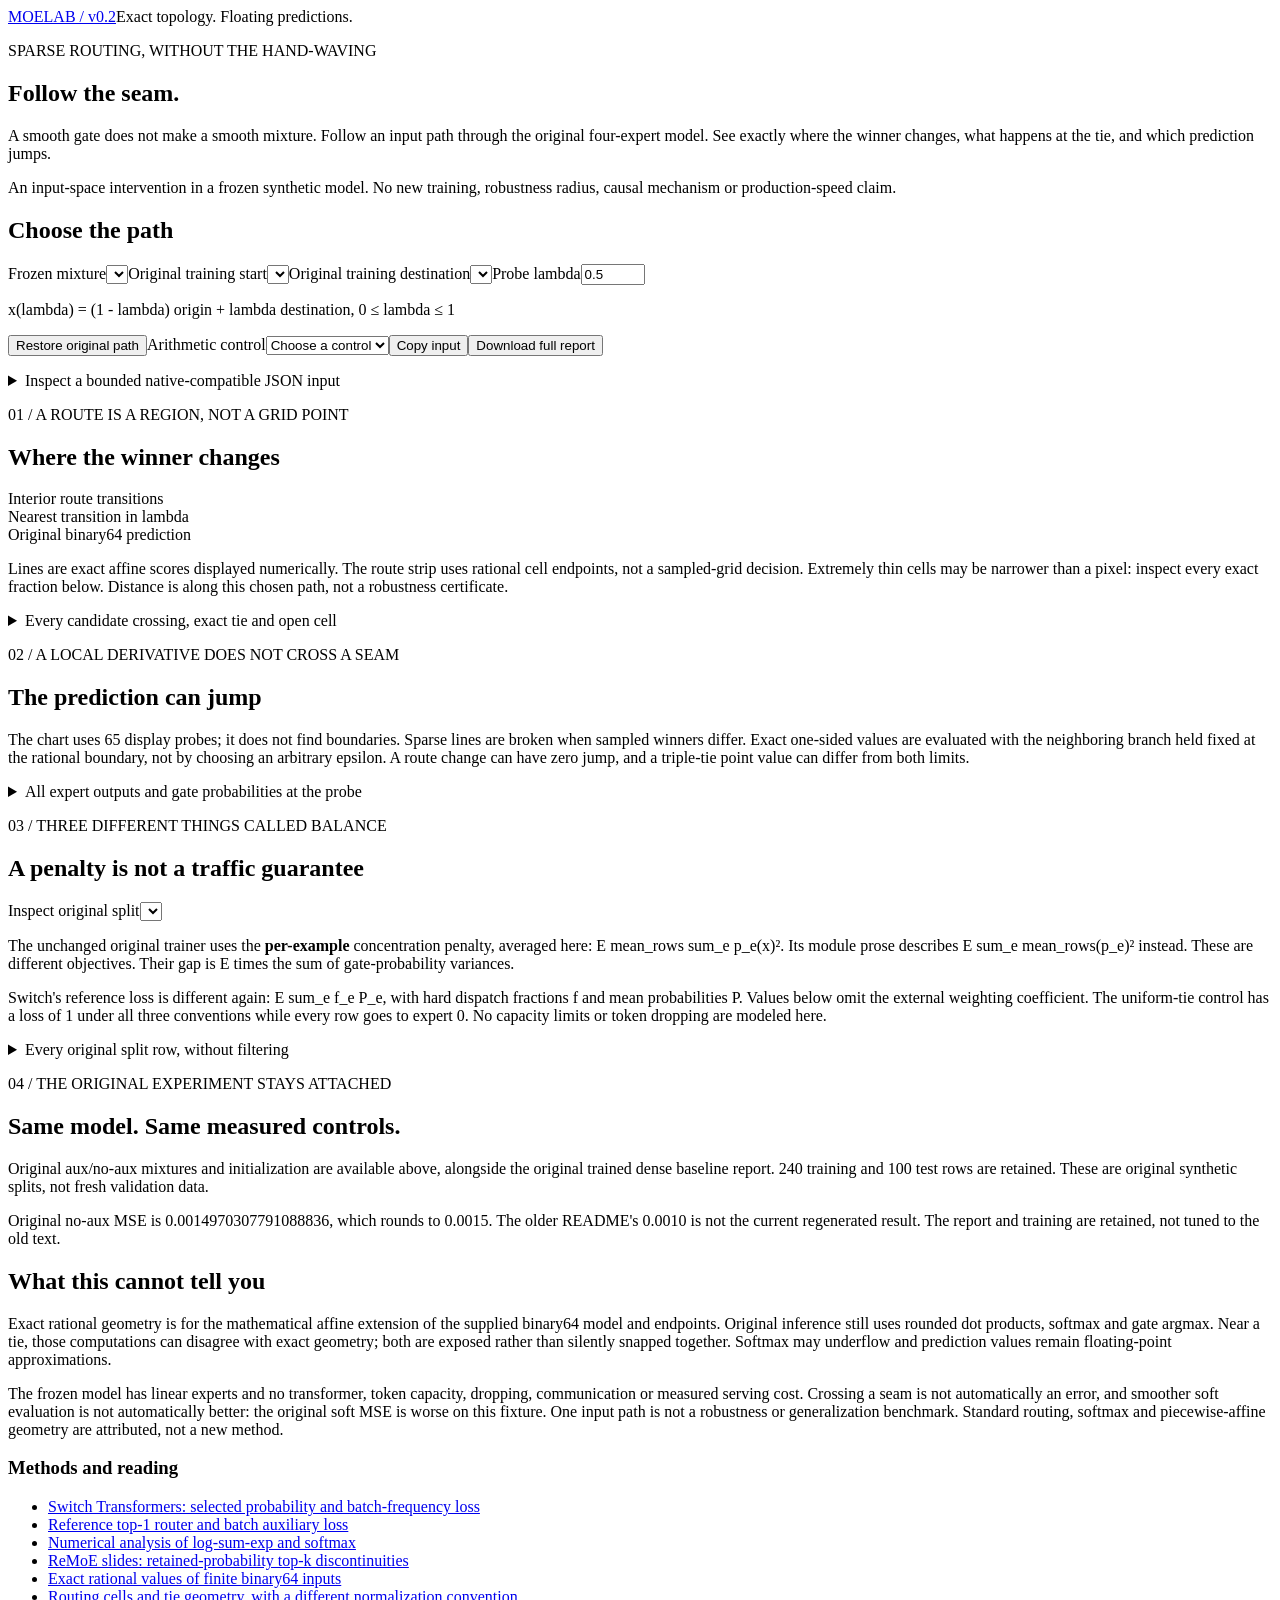
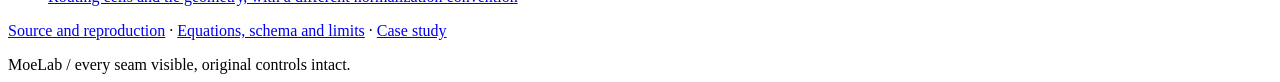
==== docs/index.html @ 8028a8d8 "Create index.html" ====
<!doctype html><html lang="en"><head><meta charset="utf-8"><meta name="viewport" content="width=device-width,initial-scale=1"><title>MoeLab: follow the routing seam</title><meta name="description" content="Exact affine top-1 route cells, point ties and finite prediction jumps, with original sparse and dense experiments retained."><link rel="stylesheet" href="style.css"><script defer src="data.js"></script><script defer src="routes.js"></script><script defer src="app.js"></script></head><body><header><a href="https://github.com/midya8/moelab">MOELAB / v0.2</a><span>Exact topology. Floating predictions.</span></header><main><section class="hero"><p class="eyebrow">SPARSE ROUTING, WITHOUT THE HAND-WAVING</p><h1>Follow the seam.</h1><p class="intro">A smooth gate does not make a smooth mixture. Follow an input path through the original four-expert model. See exactly where the winner changes, what happens at the tie, and which prediction jumps.</p><p class="muted">An input-space intervention in a frozen synthetic model. No new training, robustness radius, causal mechanism or production-speed claim.</p></section>
<section class="panel"><h2>Choose the path</h2><div class="controls"><label>Frozen mixture<select id="model"></select></label><label>Original training start<select id="start"></select></label><label>Original training destination<select id="end"></select></label><label>Probe lambda<input id="probe" type="number" min="0" max="1" step="0.01" value="0.5"></label></div><p id="path-note" class="muted"></p><p class="formula">x(lambda) = (1 - lambda) origin + lambda destination, 0 ≤ lambda ≤ 1</p><div class="buttons"><button id="reset">Restore original path</button><label>Arithmetic control<select id="control"><option value="">Choose a control</option></select></label><button id="copy">Copy input</button><button id="download">Download full report</button></div><p id="status" role="status" aria-live="polite"></p><details><summary>Inspect a bounded native-compatible JSON input</summary><p>1..32 inputs, 2..16 experts, up to four splits and 512 evaluation rows. Nothing is uploaded. Duplicate keys are rejected.</p><textarea id="custom" aria-label="Custom model and path JSON" spellcheck="false"></textarea><button id="apply">Inspect JSON</button></details></section>
<div id="results"><section class="panel"><p class="eyebrow">01 / A ROUTE IS A REGION, NOT A GRID POINT</p><h2>Where the winner changes</h2><div class="facts"><div><span>Interior route transitions</span><strong id="transition-count"></strong></div><div><span>Nearest transition in lambda</span><strong id="nearest"></strong></div><div><span>Original binary64 prediction</span><strong id="prediction"></strong></div></div><p id="probe-note"></p><div id="router-chart" class="chart" role="img" aria-label="Affine router logits and exact winning route cells"></div><div id="legend" class="legend"></div><p class="muted">Lines are exact affine scores displayed numerically. The route strip uses rational cell endpoints, not a sampled-grid decision. Extremely thin cells may be narrower than a pixel: inspect every exact fraction below. Distance is along this chosen path, not a robustness certificate.</p><details><summary>Every candidate crossing, exact tie and open cell</summary><p>Nonwinning crossings remain in this audit. Parallel identical lines remain co-maximal throughout a cell. Point ties choose the lowest expert index.</p><div id="point-table"></div><div id="cell-table"></div><div id="parallel-table"></div></details></section>
<section class="panel"><p class="eyebrow">02 / A LOCAL DERIVATIVE DOES NOT CROSS A SEAM</p><h2>The prediction can jump</h2><div id="output-chart" class="chart" role="img" aria-label="Sparse and soft predictions at 65 display probes; sparse lines break at route changes"></div><p id="derivative-note"></p><p class="muted">The chart uses 65 display probes; it does not find boundaries. Sparse lines are broken when sampled winners differ. Exact one-sided values are evaluated with the neighboring branch held fixed at the rational boundary, not by choosing an arbitrary epsilon. A route change can have zero jump, and a triple-tie point value can differ from both limits.</p><div id="boundary-table"></div><details><summary>All expert outputs and gate probabilities at the probe</summary><div id="probe-table"></div><p id="rounding-note"></p></details></section>
<section class="panel"><p class="eyebrow">03 / THREE DIFFERENT THINGS CALLED BALANCE</p><h2>A penalty is not a traffic guarantee</h2><label class="split-label">Inspect original split<select id="split"></select></label><div id="balance-facts" class="facts"></div><div id="share-table"></div><p>The unchanged original trainer uses the <strong>per-example</strong> concentration penalty, averaged here: E mean_rows sum_e p_e(x)². Its module prose describes E sum_e mean_rows(p_e)² instead. These are different objectives. Their gap is E times the sum of gate-probability variances.</p><p>Switch's reference loss is different again: E sum_e f_e P_e, with hard dispatch fractions f and mean probabilities P. Values below omit the external weighting coefficient. The uniform-tie control has a loss of 1 under all three conventions while every row goes to expert 0. No capacity limits or token dropping are modeled here.</p><details><summary>Every original split row, without filtering</summary><p>Targets only enter descriptive MSE. They never change route geometry or the frozen model.</p><div id="evaluation-table"></div></details></section>
<section class="panel original"><p class="eyebrow">04 / THE ORIGINAL EXPERIMENT STAYS ATTACHED</p><h2>Same model. Same measured controls.</h2><p>Original aux/no-aux mixtures and initialization are available above, alongside the original trained dense baseline report. 240 training and 100 test rows are retained. These are original synthetic splits, not fresh validation data.</p><div id="original-table"></div><p>Original no-aux MSE is 0.0014970307791088836, which rounds to 0.0015. The older README's 0.0010 is not the current regenerated result. The report and training are retained, not tuned to the old text.</p></section></div>
<section class="limits"><h2>What this cannot tell you</h2><p>Exact rational geometry is for the mathematical affine extension of the supplied binary64 model and endpoints. Original inference still uses rounded dot products, softmax and gate argmax. Near a tie, those computations can disagree with exact geometry; both are exposed rather than silently snapped together. Softmax may underflow and prediction values remain floating-point approximations.</p><p>The frozen model has linear experts and no transformer, token capacity, dropping, communication or measured serving cost. Crossing a seam is not automatically an error, and smoother soft evaluation is not automatically better: the original soft MSE is worse on this fixture. One input path is not a robustness or generalization benchmark. Standard routing, softmax and piecewise-affine geometry are attributed, not a new method.</p><h3>Methods and reading</h3><ul><li><a href="https://arxiv.org/html/2101.03961v2">Switch Transformers: selected probability and batch-frequency loss</a></li><li><a href="https://github.com/huggingface/transformers/blob/main/src/transformers/models/switch_transformers/modeling_switch_transformers.py">Reference top-1 router and batch auxiliary loss</a></li><li><a href="https://academic.oup.com/imajna/article/41/4/2311/5893596">Numerical analysis of log-sum-exp and softmax</a></li><li><a href="https://iclr.cc/media/iclr-2025/Slides/31028.pdf">ReMoE slides: retained-probability top-k discontinuities</a></li><li><a href="https://docs.python.org/3/library/fractions.html">Exact rational values of finite binary64 inputs</a></li><li><a href="https://arxiv.org/html/2606.19036">Routing cells and tie geometry, with a different normalization convention</a></li></ul><p><a href="https://github.com/midya8/moelab">Source and reproduction</a> · <a href="https://github.com/midya8/moelab/blob/main/ROUTES.md">Equations, schema and limits</a> · <a href="https://github.com/midya8/Midya-portfolio/blob/main/projects/moelab.md">Case study</a></p></section></main><footer>MoeLab / every seam visible, original controls intact.</footer></body></html>
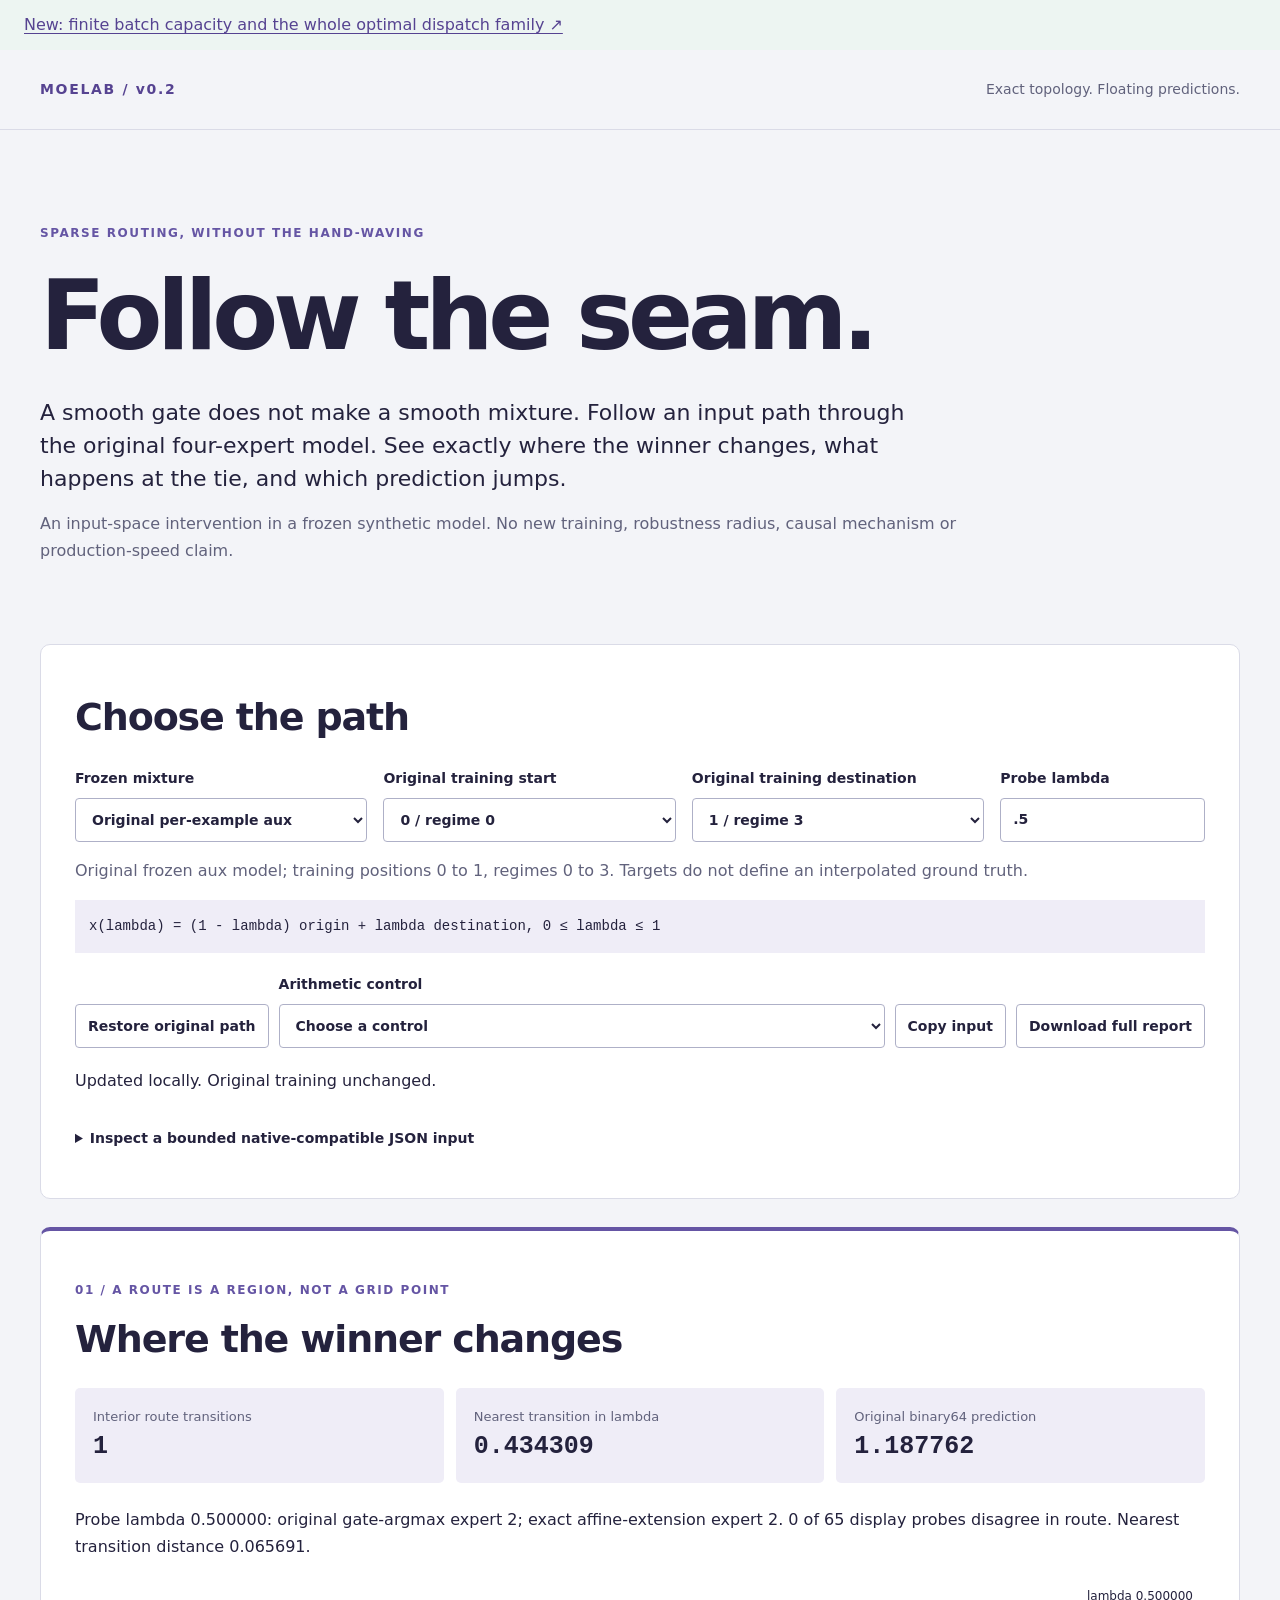
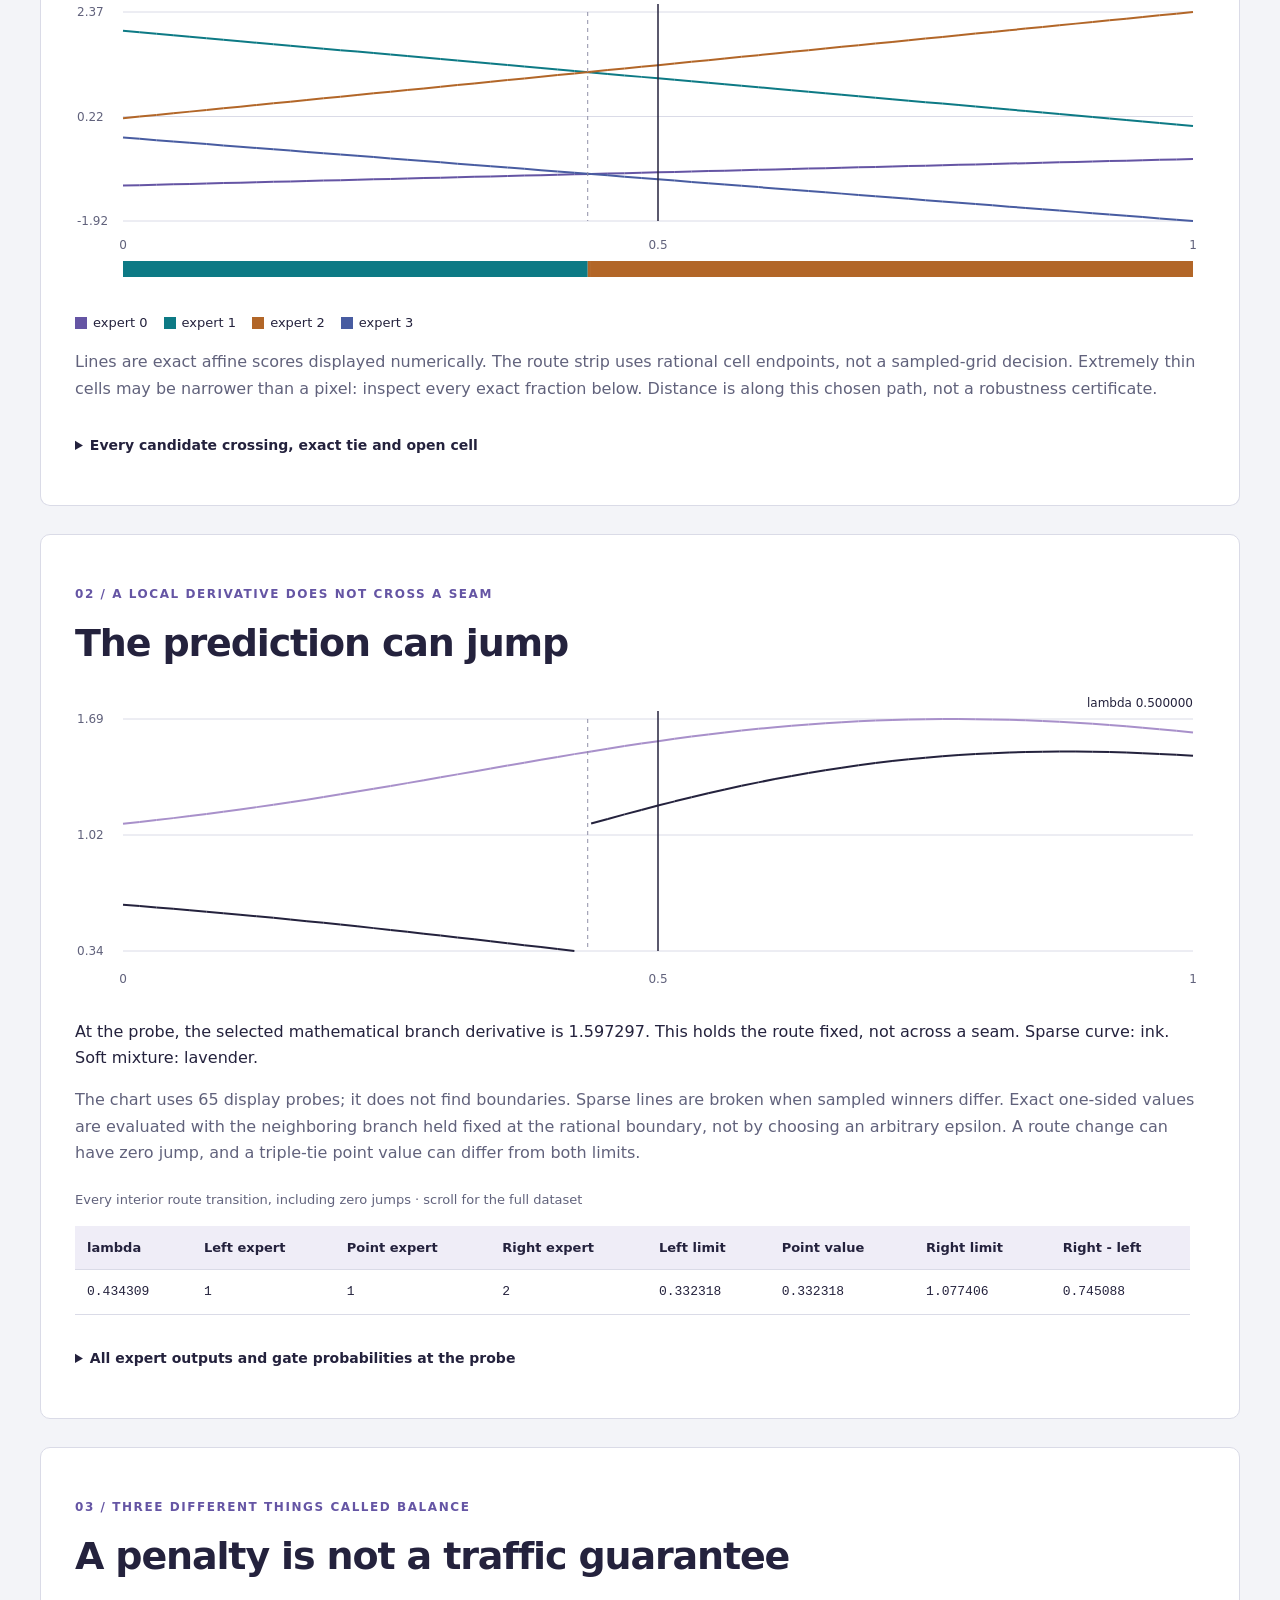
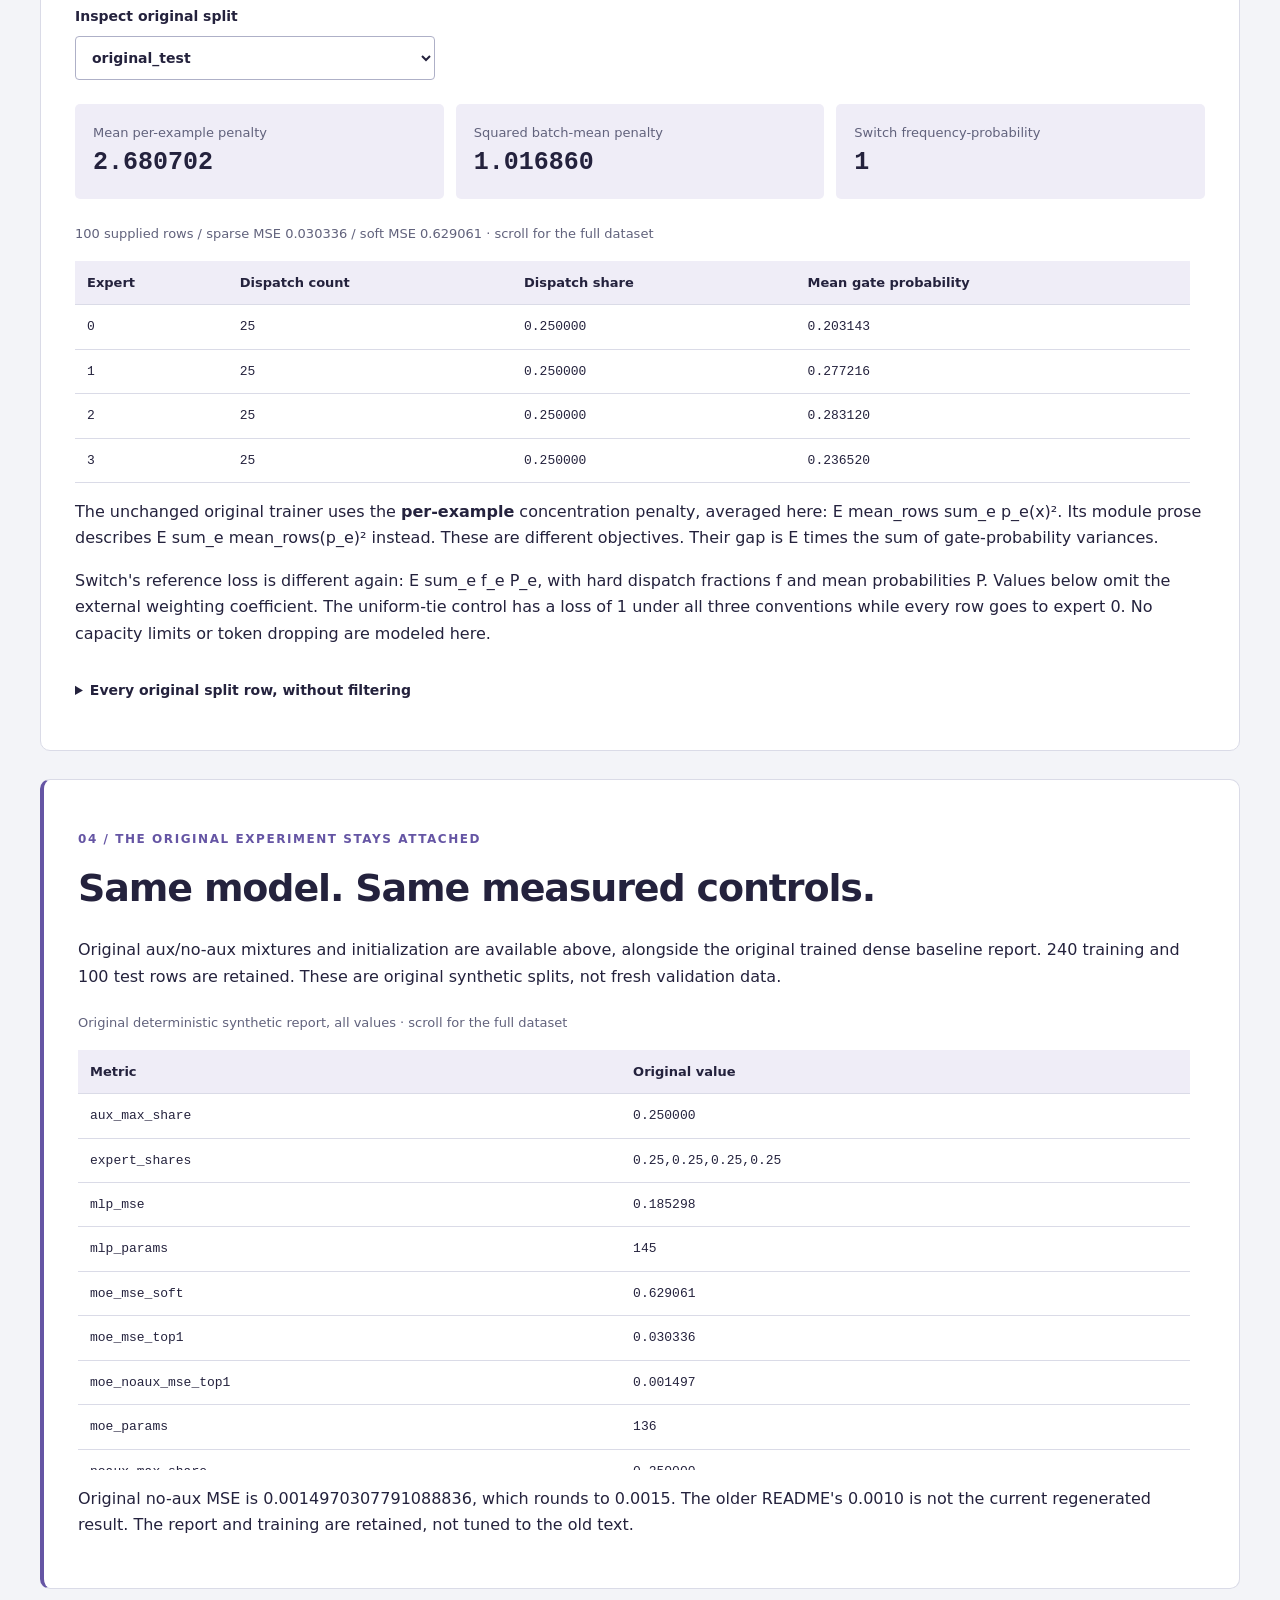
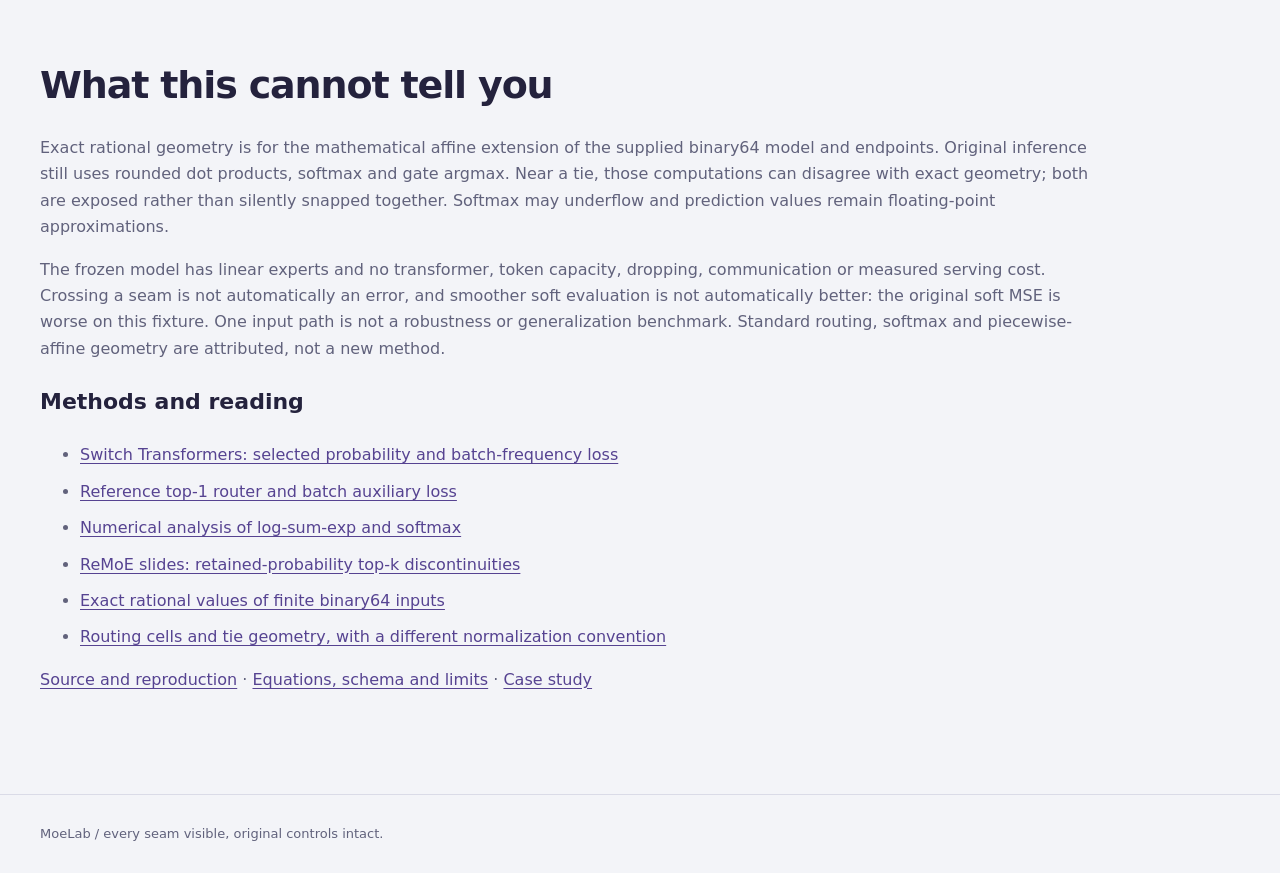
==== commit 022fdfce: "MoeLab: add exact capacity-dispatch evidence in docs/index.html Exact finite capacity dispatch, whol" ====
--- a/docs/index.html
+++ b/docs/index.html
@@ -1,4 +1,5 @@
-<!doctype html><html lang="en"><head><meta charset="utf-8"><meta name="viewport" content="width=device-width,initial-scale=1"><title>MoeLab: follow the routing seam</title><meta name="description" content="Exact affine top-1 route cells, point ties and finite prediction jumps, with original sparse and dense experiments retained."><link rel="stylesheet" href="style.css"><script defer src="data.js"></script><script defer src="routes.js"></script><script defer src="app.js"></script></head><body><header><a href="https://github.com/midya8/moelab">MOELAB / v0.2</a><span>Exact topology. Floating predictions.</span></header><main><section class="hero"><p class="eyebrow">SPARSE ROUTING, WITHOUT THE HAND-WAVING</p><h1>Follow the seam.</h1><p class="intro">A smooth gate does not make a smooth mixture. Follow an input path through the original four-expert model. See exactly where the winner changes, what happens at the tie, and which prediction jumps.</p><p class="muted">An input-space intervention in a frozen synthetic model. No new training, robustness radius, causal mechanism or production-speed claim.</p></section>
+<!doctype html><html lang="en"><head><meta charset="utf-8"><meta name="viewport" content="width=device-width,initial-scale=1"><title>MoeLab: follow the routing seam</title><meta name="description" content="Exact affine top-1 route cells, point ties and finite prediction jumps, with original sparse and dense experiments retained."><link rel="stylesheet" href="style.css"><script defer src="data.js"></script><script defer src="routes.js"></script><script defer src="app.js"></script></head><body>
+<p style="padding:12px 24px;margin:0;background:#edf5f2"><a href="capacity.html">New: finite batch capacity and the whole optimal dispatch family ↗</a></p><header><a href="https://github.com/midya8/moelab">MOELAB / v0.2</a><span>Exact topology. Floating predictions.</span></header><main><section class="hero"><p class="eyebrow">SPARSE ROUTING, WITHOUT THE HAND-WAVING</p><h1>Follow the seam.</h1><p class="intro">A smooth gate does not make a smooth mixture. Follow an input path through the original four-expert model. See exactly where the winner changes, what happens at the tie, and which prediction jumps.</p><p class="muted">An input-space intervention in a frozen synthetic model. No new training, robustness radius, causal mechanism or production-speed claim.</p></section>
 <section class="panel"><h2>Choose the path</h2><div class="controls"><label>Frozen mixture<select id="model"></select></label><label>Original training start<select id="start"></select></label><label>Original training destination<select id="end"></select></label><label>Probe lambda<input id="probe" type="number" min="0" max="1" step="0.01" value="0.5"></label></div><p id="path-note" class="muted"></p><p class="formula">x(lambda) = (1 - lambda) origin + lambda destination, 0 ≤ lambda ≤ 1</p><div class="buttons"><button id="reset">Restore original path</button><label>Arithmetic control<select id="control"><option value="">Choose a control</option></select></label><button id="copy">Copy input</button><button id="download">Download full report</button></div><p id="status" role="status" aria-live="polite"></p><details><summary>Inspect a bounded native-compatible JSON input</summary><p>1..32 inputs, 2..16 experts, up to four splits and 512 evaluation rows. Nothing is uploaded. Duplicate keys are rejected.</p><textarea id="custom" aria-label="Custom model and path JSON" spellcheck="false"></textarea><button id="apply">Inspect JSON</button></details></section>
 <div id="results"><section class="panel"><p class="eyebrow">01 / A ROUTE IS A REGION, NOT A GRID POINT</p><h2>Where the winner changes</h2><div class="facts"><div><span>Interior route transitions</span><strong id="transition-count"></strong></div><div><span>Nearest transition in lambda</span><strong id="nearest"></strong></div><div><span>Original binary64 prediction</span><strong id="prediction"></strong></div></div><p id="probe-note"></p><div id="router-chart" class="chart" role="img" aria-label="Affine router logits and exact winning route cells"></div><div id="legend" class="legend"></div><p class="muted">Lines are exact affine scores displayed numerically. The route strip uses rational cell endpoints, not a sampled-grid decision. Extremely thin cells may be narrower than a pixel: inspect every exact fraction below. Distance is along this chosen path, not a robustness certificate.</p><details><summary>Every candidate crossing, exact tie and open cell</summary><p>Nonwinning crossings remain in this audit. Parallel identical lines remain co-maximal throughout a cell. Point ties choose the lowest expert index.</p><div id="point-table"></div><div id="cell-table"></div><div id="parallel-table"></div></details></section>
 <section class="panel"><p class="eyebrow">02 / A LOCAL DERIVATIVE DOES NOT CROSS A SEAM</p><h2>The prediction can jump</h2><div id="output-chart" class="chart" role="img" aria-label="Sparse and soft predictions at 65 display probes; sparse lines break at route changes"></div><p id="derivative-note"></p><p class="muted">The chart uses 65 display probes; it does not find boundaries. Sparse lines are broken when sampled winners differ. Exact one-sided values are evaluated with the neighboring branch held fixed at the rational boundary, not by choosing an arbitrary epsilon. A route change can have zero jump, and a triple-tie point value can differ from both limits.</p><div id="boundary-table"></div><details><summary>All expert outputs and gate probabilities at the probe</summary><div id="probe-table"></div><p id="rounding-note"></p></details></section>
--- a/docs/style.css
+++ b/docs/style.css
@@ -0,0 +1 @@
+:root{color-scheme:light;--bg:#f3f4f8;--paper:#fff;--ink:#24223d;--muted:#61627c;--accent:#6555a4;--line:#dadbe7;--tint:#efedf7;--warn:#ad492c}*{box-sizing:border-box}body{margin:0;background:var(--bg);color:var(--ink);font-family:system-ui,-apple-system,BlinkMacSystemFont,"Segoe UI",sans-serif;font-size:16px;line-height:1.65}header,footer{max-width:1400px;margin:auto;padding:28px 40px;border-bottom:1px solid var(--line);display:flex;justify-content:space-between;gap:20px}header a{text-decoration:none;font-size:14px;letter-spacing:.12em;font-weight:750}header span{color:var(--muted);font-size:14px}main{max-width:1280px;margin:auto;padding:0 40px}a{color:#564391;text-underline-offset:3px}.hero{max-width:950px;padding:78px 0 64px}.eyebrow{font-size:12px;letter-spacing:.13em;font-weight:750;color:var(--accent)}h1{font-size:clamp(48px,7.5vw,104px);letter-spacing:-.055em;line-height:1.02;margin:24px 0 30px;max-width:850px}h2{font-size:clamp(25px,3vw,38px);letter-spacing:-.03em;line-height:1.2;margin:16px 0 26px}h3{font-size:22px}.intro{font-size:22px;line-height:1.5;max-width:890px}.muted{color:var(--muted)}p{margin:16px 0}.panel{background:var(--paper);padding:34px;border:1px solid var(--line);border-radius:10px;margin-bottom:28px}.panel:first-of-type{border-top:4px solid var(--accent)}.controls{display:grid;grid-template-columns:1fr 1fr 1fr .7fr;gap:16px}label{display:flex;flex-direction:column;gap:8px;font-weight:650;font-size:14px}button,input,select,textarea{font:inherit;color:inherit;border:1px solid #aeb0c7;border-radius:4px;background:white}button,input,select{min-height:44px;padding:9px 12px}select{width:100%;min-width:0}button{cursor:pointer;font-size:14px;font-weight:650}button:hover{background:var(--tint)}button:focus-visible,input:focus-visible,select:focus-visible,summary:focus-visible,textarea:focus-visible{outline:3px solid #8271b7;outline-offset:3px}button:disabled,select:disabled{color:#85869b;background:#f5f5f8;cursor:default}.buttons{display:flex;align-items:end;flex-wrap:wrap;gap:10px;margin:20px 0}.buttons label{min-width:220px;flex:1}.formula{background:var(--tint);padding:14px;font:14px/1.8 ui-monospace,monospace;overflow-wrap:anywhere}.facts{display:grid;grid-template-columns:repeat(3,minmax(0,1fr));gap:12px;margin:24px 0}.facts>div{background:var(--tint);border-radius:5px;padding:18px}.facts span{display:block;font-size:13px;color:var(--muted)}.facts strong{font-size:25px;font-family:ui-monospace,monospace;line-height:1.5;overflow-wrap:anywhere}.chart{margin:26px 0;overflow:hidden}.chart svg{display:block;width:100%;height:auto}.legend{display:flex;flex-wrap:wrap;gap:16px;font-size:13px}.legend span{display:inline-flex;gap:6px;align-items:center}.legend i{width:12px;height:12px}.table-scroll{max-height:420px;overflow:auto;overscroll-behavior:contain;scrollbar-gutter:stable}.table-caption{font-size:13px;color:var(--muted);margin-top:22px;overflow-wrap:anywhere}table{width:100%;border-collapse:collapse;font-size:13px;white-space:nowrap}th,td{padding:11px 12px;border-bottom:1px solid var(--line);text-align:left}th{background:var(--tint);font-family:inherit;position:sticky;top:0;z-index:1}td{font-family:ui-monospace,monospace}summary{cursor:pointer;font-size:14px;min-height:44px;padding:14px 0;font-weight:700}textarea{width:100%;min-height:170px;resize:vertical;font:12px/1.6 ui-monospace,monospace;padding:12px}details{margin-top:18px}details>button{margin-top:10px}#status.error{color:var(--warn)}.split-label{max-width:360px}.original{border-left:4px solid var(--accent)}.limits{padding:30px 0 60px;color:var(--muted);max-width:1050px}.limits h2,.limits h3{color:var(--ink)}li{margin:10px 0}footer{border-top:1px solid var(--line);border-bottom:0;color:var(--muted);font-size:13px;margin-top:25px}[hidden]{display:none!important}@media(max-width:800px){header,footer{padding:24px}main{padding:0 24px}.controls{grid-template-columns:1fr 1fr}.panel{padding:24px}.hero{padding:56px 0}.intro{font-size:20px}.facts{grid-template-columns:1fr}}@media(max-width:480px){header span{display:none}main{padding:0 14px}.panel{padding:18px}.controls{grid-template-columns:1fr}.buttons{align-items:stretch;flex-direction:column}.buttons label{min-width:0}button{width:100%}.intro{font-size:19px}.hero{padding-top:44px}h1{font-size:54px}.table-scroll{max-height:380px}.chart{margin-left:0;margin-right:0}}
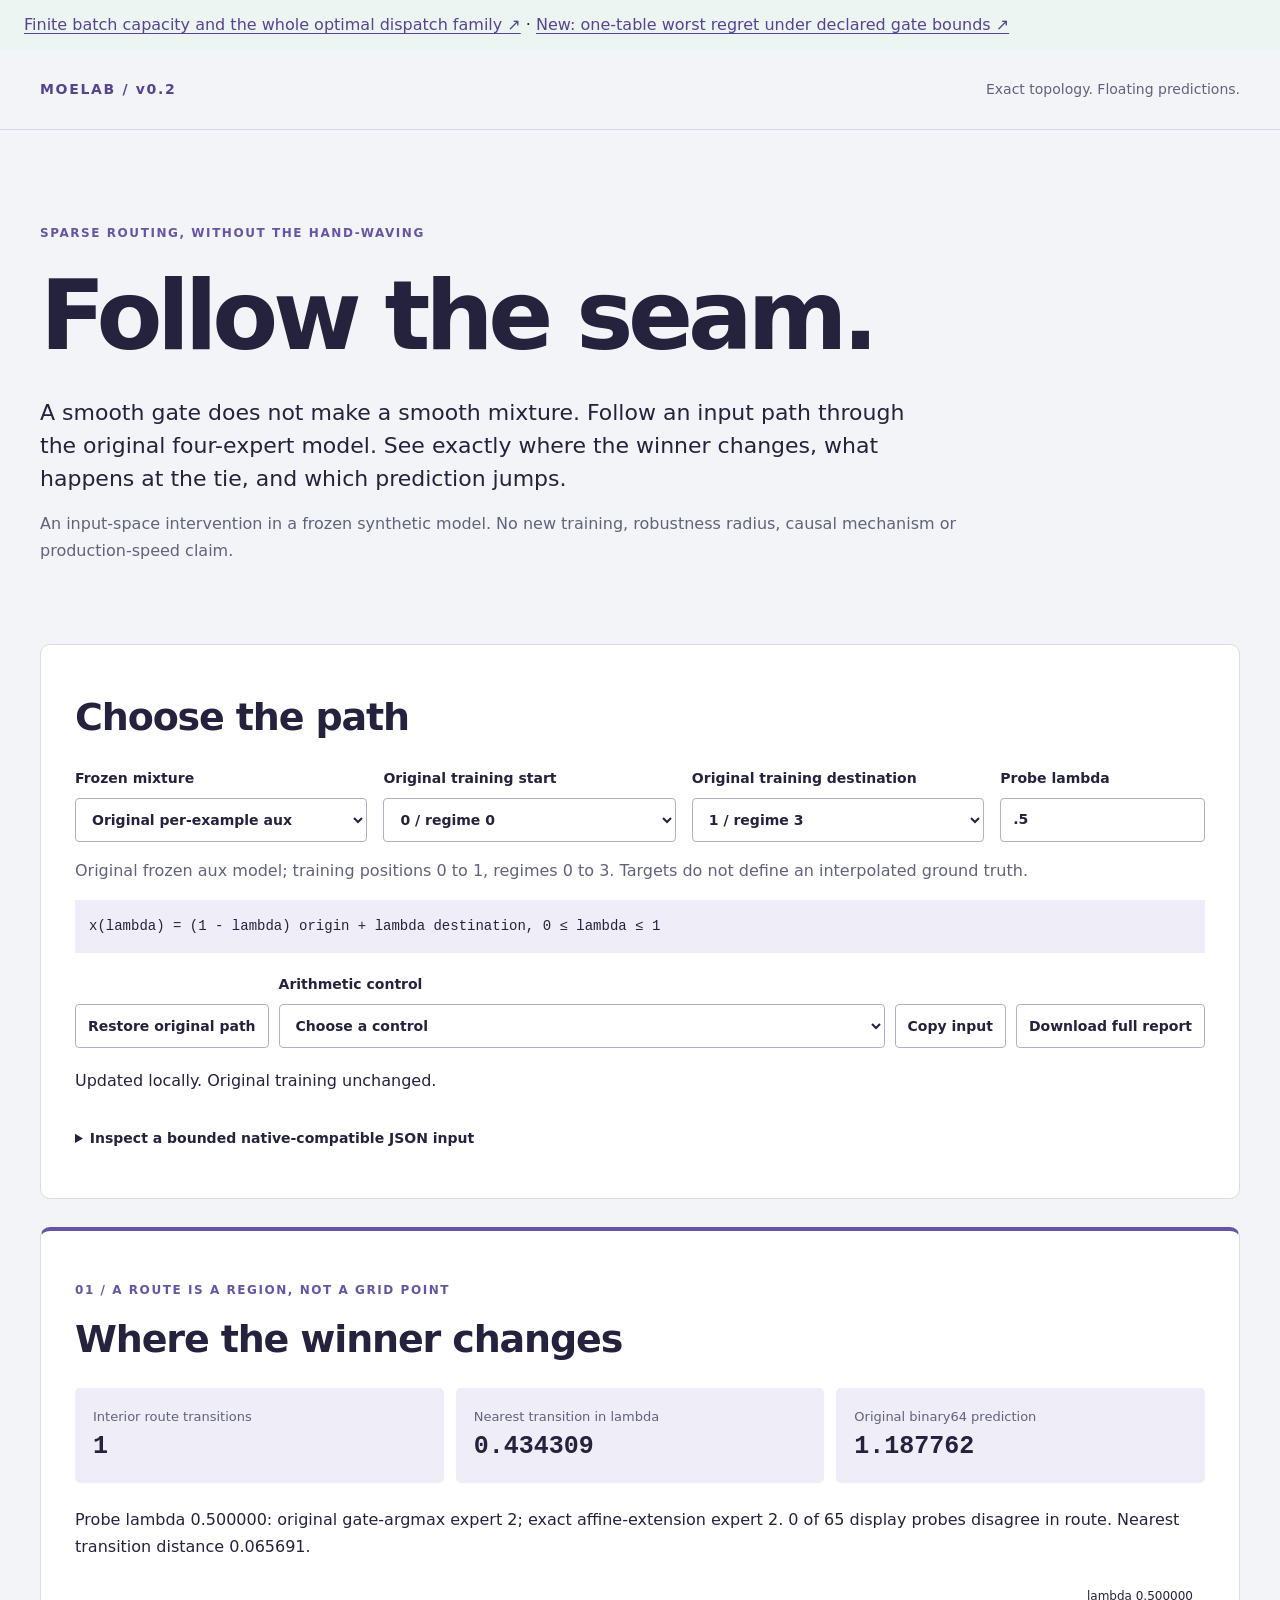
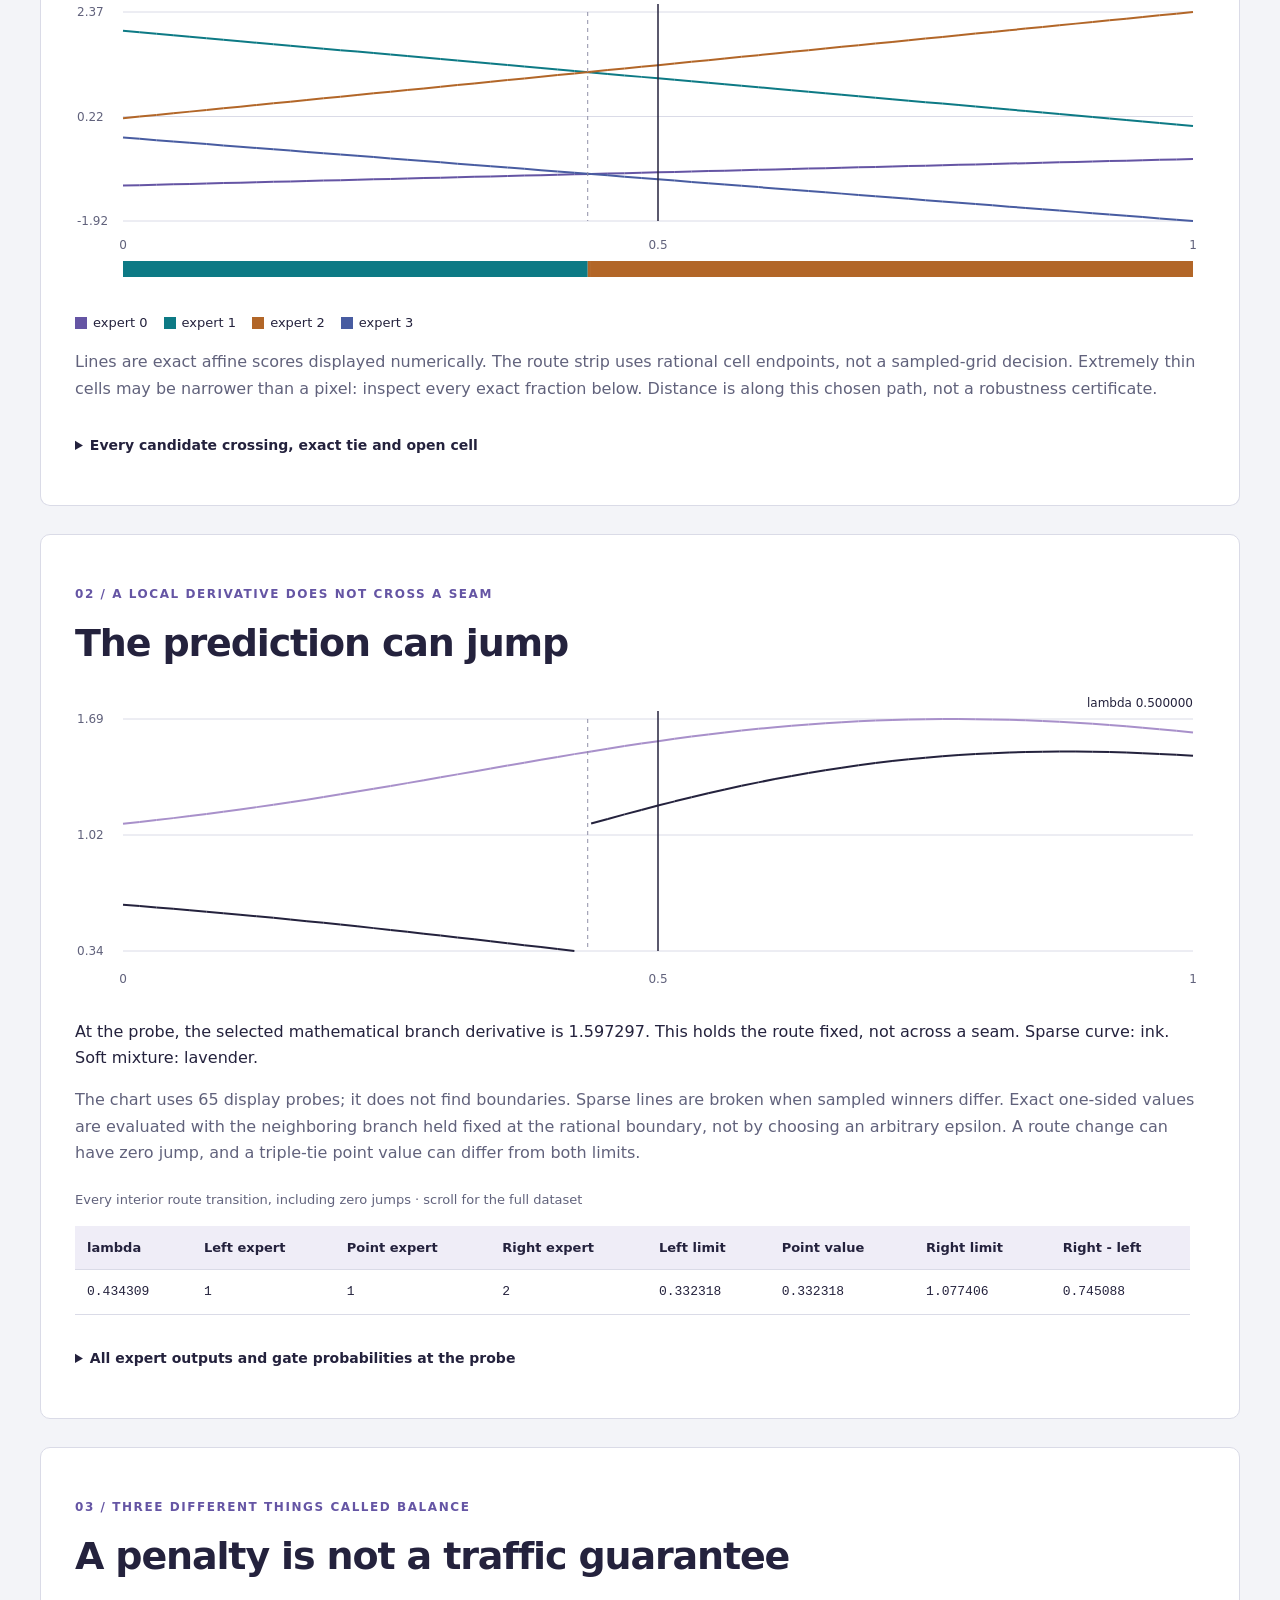
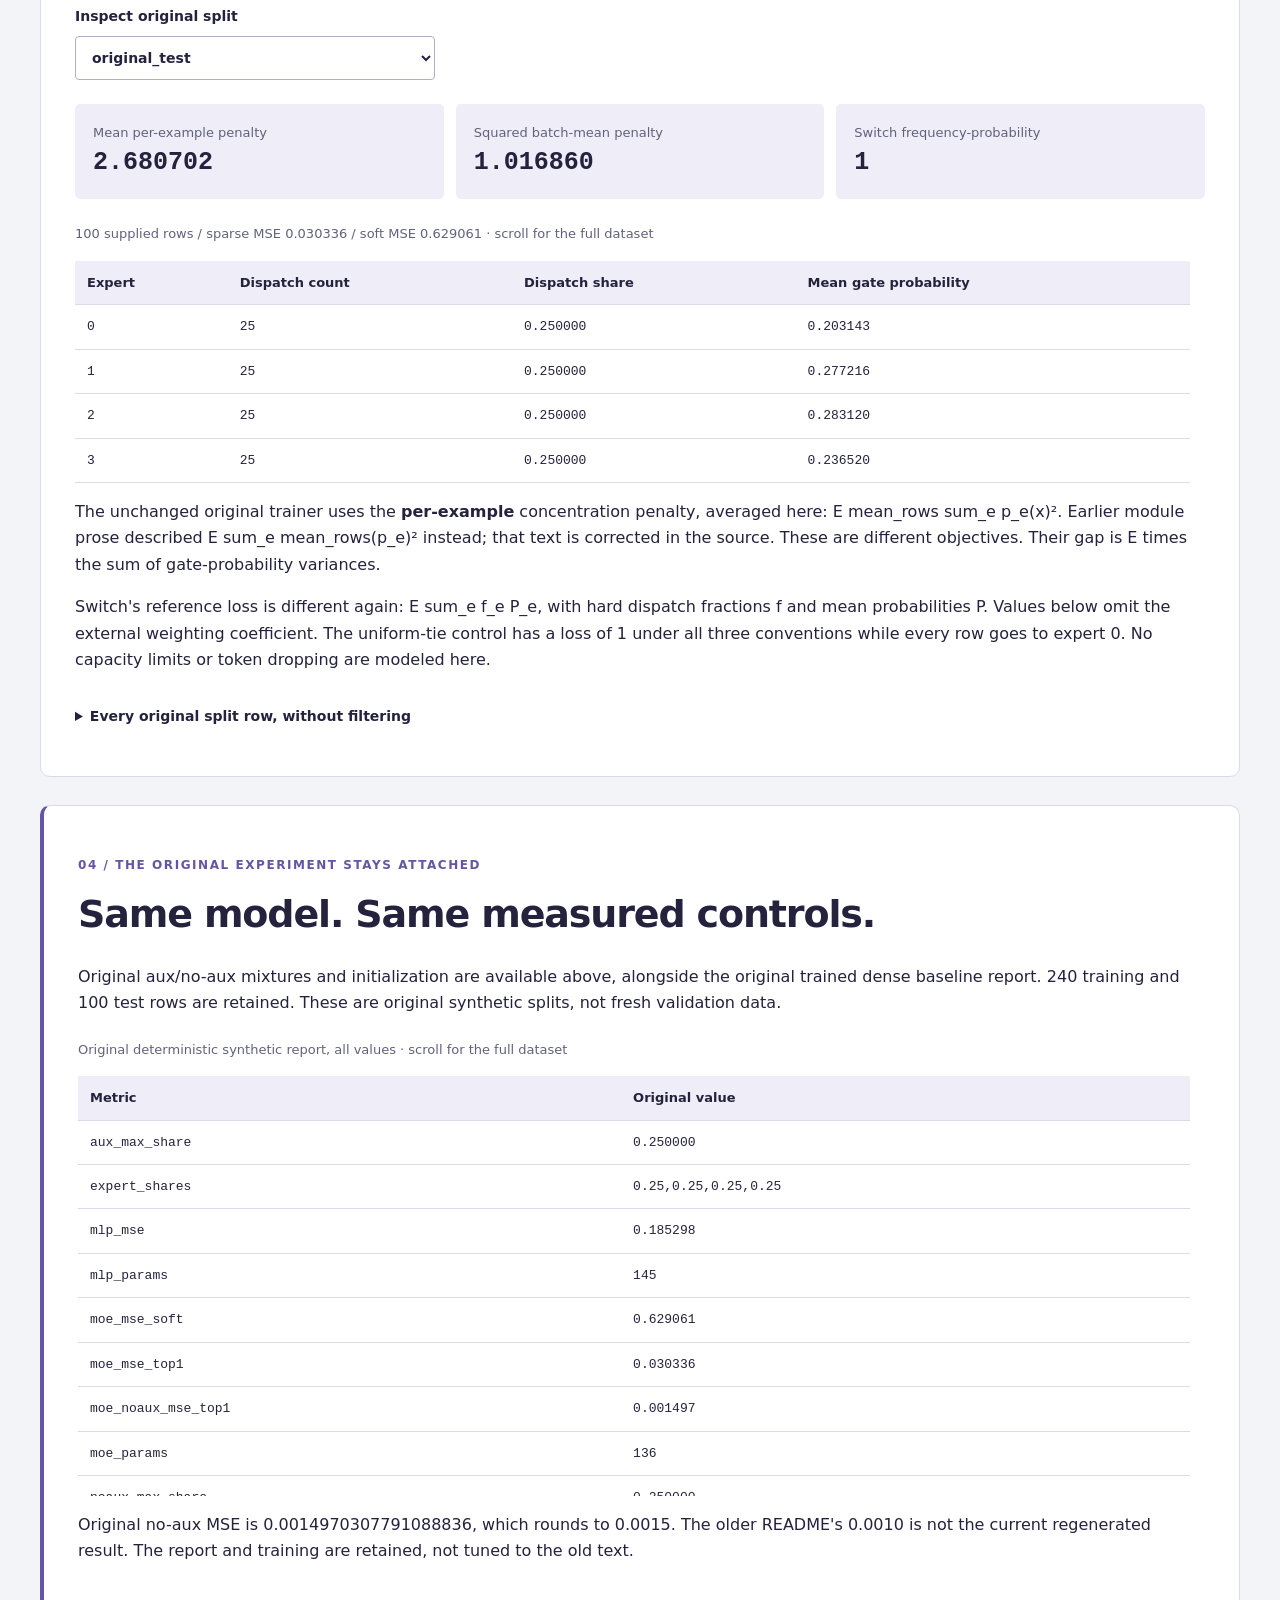
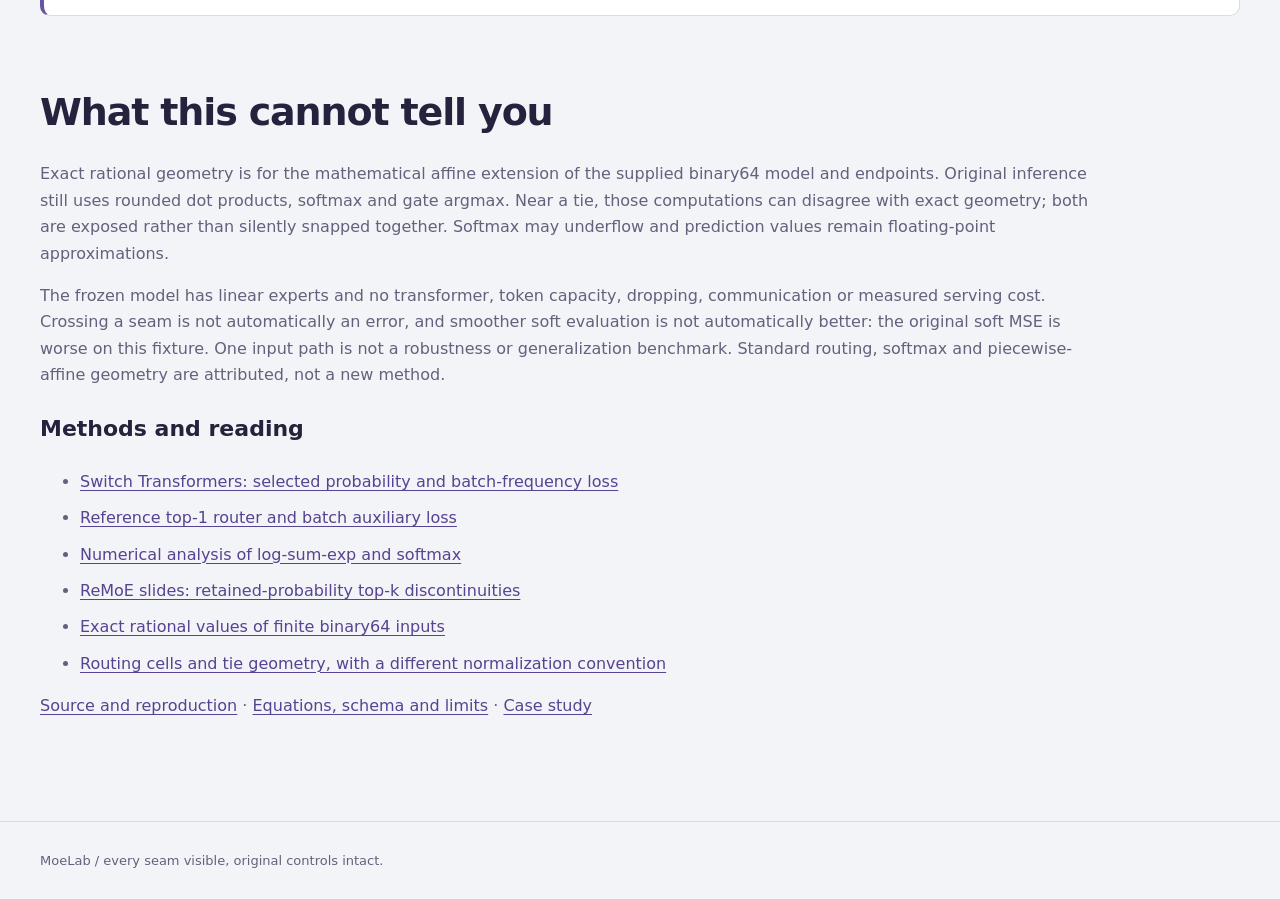
==== commit 916eb278: "MoeLab: add gate regret in docs/index.html Evaluate worst retained-mass regret for a fixed nominal d" ====
--- a/docs/index.html
+++ b/docs/index.html
@@ -1,8 +1,8 @@
 <!doctype html><html lang="en"><head><meta charset="utf-8"><meta name="viewport" content="width=device-width,initial-scale=1"><title>MoeLab: follow the routing seam</title><meta name="description" content="Exact affine top-1 route cells, point ties and finite prediction jumps, with original sparse and dense experiments retained."><link rel="stylesheet" href="style.css"><script defer src="data.js"></script><script defer src="routes.js"></script><script defer src="app.js"></script></head><body>
-<p style="padding:12px 24px;margin:0;background:#edf5f2"><a href="capacity.html">New: finite batch capacity and the whole optimal dispatch family ↗</a></p><header><a href="https://github.com/midya8/moelab">MOELAB / v0.2</a><span>Exact topology. Floating predictions.</span></header><main><section class="hero"><p class="eyebrow">SPARSE ROUTING, WITHOUT THE HAND-WAVING</p><h1>Follow the seam.</h1><p class="intro">A smooth gate does not make a smooth mixture. Follow an input path through the original four-expert model. See exactly where the winner changes, what happens at the tie, and which prediction jumps.</p><p class="muted">An input-space intervention in a frozen synthetic model. No new training, robustness radius, causal mechanism or production-speed claim.</p></section>
+<p style="padding:12px 24px;margin:0;background:#edf5f2"><a href="capacity.html">Finite batch capacity and the whole optimal dispatch family ↗</a> · <a href="gate.html">New: one-table worst regret under declared gate bounds ↗</a></p><header><a href="https://github.com/midya8/moelab">MOELAB / v0.2</a><span>Exact topology. Floating predictions.</span></header><main><section class="hero"><p class="eyebrow">SPARSE ROUTING, WITHOUT THE HAND-WAVING</p><h1>Follow the seam.</h1><p class="intro">A smooth gate does not make a smooth mixture. Follow an input path through the original four-expert model. See exactly where the winner changes, what happens at the tie, and which prediction jumps.</p><p class="muted">An input-space intervention in a frozen synthetic model. No new training, robustness radius, causal mechanism or production-speed claim.</p></section>
 <section class="panel"><h2>Choose the path</h2><div class="controls"><label>Frozen mixture<select id="model"></select></label><label>Original training start<select id="start"></select></label><label>Original training destination<select id="end"></select></label><label>Probe lambda<input id="probe" type="number" min="0" max="1" step="0.01" value="0.5"></label></div><p id="path-note" class="muted"></p><p class="formula">x(lambda) = (1 - lambda) origin + lambda destination, 0 ≤ lambda ≤ 1</p><div class="buttons"><button id="reset">Restore original path</button><label>Arithmetic control<select id="control"><option value="">Choose a control</option></select></label><button id="copy">Copy input</button><button id="download">Download full report</button></div><p id="status" role="status" aria-live="polite"></p><details><summary>Inspect a bounded native-compatible JSON input</summary><p>1..32 inputs, 2..16 experts, up to four splits and 512 evaluation rows. Nothing is uploaded. Duplicate keys are rejected.</p><textarea id="custom" aria-label="Custom model and path JSON" spellcheck="false"></textarea><button id="apply">Inspect JSON</button></details></section>
 <div id="results"><section class="panel"><p class="eyebrow">01 / A ROUTE IS A REGION, NOT A GRID POINT</p><h2>Where the winner changes</h2><div class="facts"><div><span>Interior route transitions</span><strong id="transition-count"></strong></div><div><span>Nearest transition in lambda</span><strong id="nearest"></strong></div><div><span>Original binary64 prediction</span><strong id="prediction"></strong></div></div><p id="probe-note"></p><div id="router-chart" class="chart" role="img" aria-label="Affine router logits and exact winning route cells"></div><div id="legend" class="legend"></div><p class="muted">Lines are exact affine scores displayed numerically. The route strip uses rational cell endpoints, not a sampled-grid decision. Extremely thin cells may be narrower than a pixel: inspect every exact fraction below. Distance is along this chosen path, not a robustness certificate.</p><details><summary>Every candidate crossing, exact tie and open cell</summary><p>Nonwinning crossings remain in this audit. Parallel identical lines remain co-maximal throughout a cell. Point ties choose the lowest expert index.</p><div id="point-table"></div><div id="cell-table"></div><div id="parallel-table"></div></details></section>
 <section class="panel"><p class="eyebrow">02 / A LOCAL DERIVATIVE DOES NOT CROSS A SEAM</p><h2>The prediction can jump</h2><div id="output-chart" class="chart" role="img" aria-label="Sparse and soft predictions at 65 display probes; sparse lines break at route changes"></div><p id="derivative-note"></p><p class="muted">The chart uses 65 display probes; it does not find boundaries. Sparse lines are broken when sampled winners differ. Exact one-sided values are evaluated with the neighboring branch held fixed at the rational boundary, not by choosing an arbitrary epsilon. A route change can have zero jump, and a triple-tie point value can differ from both limits.</p><div id="boundary-table"></div><details><summary>All expert outputs and gate probabilities at the probe</summary><div id="probe-table"></div><p id="rounding-note"></p></details></section>
-<section class="panel"><p class="eyebrow">03 / THREE DIFFERENT THINGS CALLED BALANCE</p><h2>A penalty is not a traffic guarantee</h2><label class="split-label">Inspect original split<select id="split"></select></label><div id="balance-facts" class="facts"></div><div id="share-table"></div><p>The unchanged original trainer uses the <strong>per-example</strong> concentration penalty, averaged here: E mean_rows sum_e p_e(x)². Its module prose describes E sum_e mean_rows(p_e)² instead. These are different objectives. Their gap is E times the sum of gate-probability variances.</p><p>Switch's reference loss is different again: E sum_e f_e P_e, with hard dispatch fractions f and mean probabilities P. Values below omit the external weighting coefficient. The uniform-tie control has a loss of 1 under all three conventions while every row goes to expert 0. No capacity limits or token dropping are modeled here.</p><details><summary>Every original split row, without filtering</summary><p>Targets only enter descriptive MSE. They never change route geometry or the frozen model.</p><div id="evaluation-table"></div></details></section>
+<section class="panel"><p class="eyebrow">03 / THREE DIFFERENT THINGS CALLED BALANCE</p><h2>A penalty is not a traffic guarantee</h2><label class="split-label">Inspect original split<select id="split"></select></label><div id="balance-facts" class="facts"></div><div id="share-table"></div><p>The unchanged original trainer uses the <strong>per-example</strong> concentration penalty, averaged here: E mean_rows sum_e p_e(x)². Earlier module prose described E sum_e mean_rows(p_e)² instead; that text is corrected in the source. These are different objectives. Their gap is E times the sum of gate-probability variances.</p><p>Switch's reference loss is different again: E sum_e f_e P_e, with hard dispatch fractions f and mean probabilities P. Values below omit the external weighting coefficient. The uniform-tie control has a loss of 1 under all three conventions while every row goes to expert 0. No capacity limits or token dropping are modeled here.</p><details><summary>Every original split row, without filtering</summary><p>Targets only enter descriptive MSE. They never change route geometry or the frozen model.</p><div id="evaluation-table"></div></details></section>
 <section class="panel original"><p class="eyebrow">04 / THE ORIGINAL EXPERIMENT STAYS ATTACHED</p><h2>Same model. Same measured controls.</h2><p>Original aux/no-aux mixtures and initialization are available above, alongside the original trained dense baseline report. 240 training and 100 test rows are retained. These are original synthetic splits, not fresh validation data.</p><div id="original-table"></div><p>Original no-aux MSE is 0.0014970307791088836, which rounds to 0.0015. The older README's 0.0010 is not the current regenerated result. The report and training are retained, not tuned to the old text.</p></section></div>
 <section class="limits"><h2>What this cannot tell you</h2><p>Exact rational geometry is for the mathematical affine extension of the supplied binary64 model and endpoints. Original inference still uses rounded dot products, softmax and gate argmax. Near a tie, those computations can disagree with exact geometry; both are exposed rather than silently snapped together. Softmax may underflow and prediction values remain floating-point approximations.</p><p>The frozen model has linear experts and no transformer, token capacity, dropping, communication or measured serving cost. Crossing a seam is not automatically an error, and smoother soft evaluation is not automatically better: the original soft MSE is worse on this fixture. One input path is not a robustness or generalization benchmark. Standard routing, softmax and piecewise-affine geometry are attributed, not a new method.</p><h3>Methods and reading</h3><ul><li><a href="https://arxiv.org/html/2101.03961v2">Switch Transformers: selected probability and batch-frequency loss</a></li><li><a href="https://github.com/huggingface/transformers/blob/main/src/transformers/models/switch_transformers/modeling_switch_transformers.py">Reference top-1 router and batch auxiliary loss</a></li><li><a href="https://academic.oup.com/imajna/article/41/4/2311/5893596">Numerical analysis of log-sum-exp and softmax</a></li><li><a href="https://iclr.cc/media/iclr-2025/Slides/31028.pdf">ReMoE slides: retained-probability top-k discontinuities</a></li><li><a href="https://docs.python.org/3/library/fractions.html">Exact rational values of finite binary64 inputs</a></li><li><a href="https://arxiv.org/html/2606.19036">Routing cells and tie geometry, with a different normalization convention</a></li></ul><p><a href="https://github.com/midya8/moelab">Source and reproduction</a> · <a href="https://github.com/midya8/moelab/blob/main/ROUTES.md">Equations, schema and limits</a> · <a href="https://github.com/midya8/Midya-portfolio/blob/main/projects/moelab.md">Case study</a></p></section></main><footer>MoeLab / every seam visible, original controls intact.</footer></body></html>
